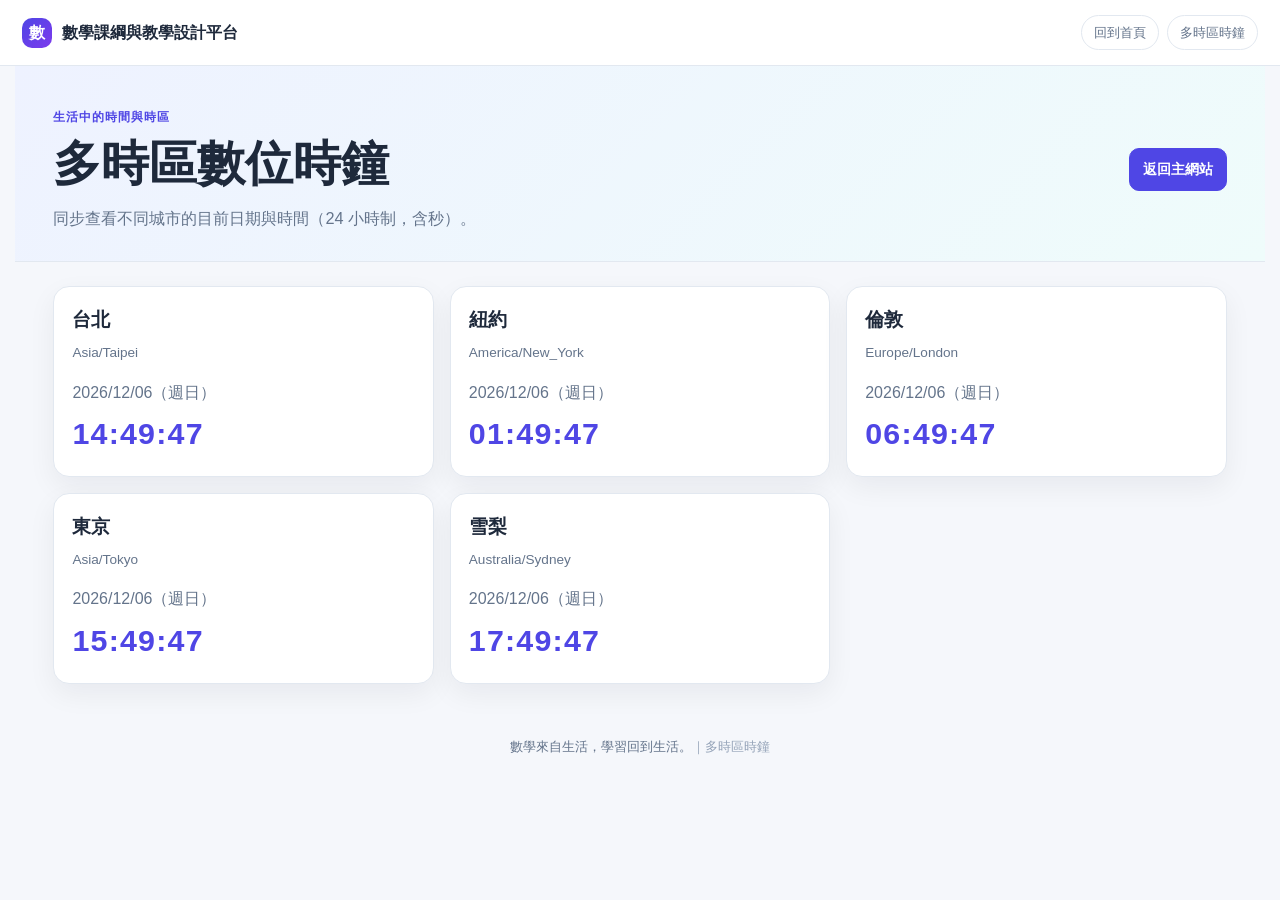
==== clock.html @ 7dd810a3 "feat: add multi-timezone digital clock page Co-authored-by: fengchiwei <5086877+fengchiwei@users.nor" ====
<!doctype html>
<html lang="zh-Hant">
<head>
  <meta charset="UTF-8" />
  <meta name="viewport" content="width=device-width, initial-scale=1.0" />
  <meta name="description" content="多時區數位時鐘，顯示台北、紐約、倫敦、東京、雪梨目前日期與時間。" />
  <title>多時區數位時鐘｜臺灣 108 數學課綱學習活動設計</title>
  <link rel="stylesheet" href="styles.css" />
</head>
<body>
  <header class="topbar">
    <a class="brand" href="index.html"><span class="brand-mark">數</span><span>數學課綱與教學設計平台</span></a>
    <nav class="top-nav" aria-label="時鐘頁導覽">
      <a href="index.html">回到首頁</a>
      <a href="#world-clocks">多時區時鐘</a>
    </nav>
  </header>

  <main class="main clock-main" id="world-clocks">
    <section class="intro section-pad clock-intro">
      <div>
        <p class="eyebrow">生活中的時間與時區</p>
        <h1>多時區數位時鐘</h1>
        <p class="lead">同步查看不同城市的目前日期與時間（24 小時制，含秒）。</p>
      </div>
      <a class="button primary" href="index.html">返回主網站</a>
    </section>

    <section class="section-pad clock-section" aria-live="polite">
      <div id="clockGrid" class="clock-grid"></div>
    </section>
  </main>

  <footer class="footer">數學來自生活，學習回到生活。<span>｜多時區時鐘</span></footer>
  <script src="clock.js"></script>
</body>
</html>
---- styles.css ----
:root{--bg:#f5f7fb;--panel:#fff;--soft:#f8fafc;--border:#e2e8f0;--text:#1e293b;--muted:#64748b;--primary:#4f46e5;--primary-soft:#eef2ff;--teal:#0f766e;--amber:#9a3412;--shadow:0 10px 28px rgba(15,23,42,.06)}*{box-sizing:border-box}html{scroll-behavior:smooth}body{margin:0;background:var(--bg);color:var(--text);font-family:"Microsoft JhengHei","Noto Sans TC",sans-serif;line-height:1.6}.topbar{height:66px;background:#fff;border-bottom:1px solid var(--border);display:flex;align-items:center;gap:16px;padding:0 22px;position:sticky;top:0;z-index:10}.brand{display:flex;align-items:center;gap:10px;color:var(--text);text-decoration:none;font-weight:800;white-space:nowrap}.brand-mark{width:30px;height:30px;border-radius:10px;background:linear-gradient(135deg,#4f46e5,#7c3aed);color:#fff;display:grid;place-items:center}.icon-button,.close-button{border:0;background:transparent;color:var(--muted);font-size:1.2rem;cursor:pointer}.top-nav{display:flex;align-items:center;gap:8px;margin-left:auto}.top-nav a{color:var(--muted);text-decoration:none;border:1px solid var(--border);border-radius:999px;padding:6px 12px;font-size:.82rem}.top-nav a:hover{color:var(--primary);border-color:#c7d2fe}.nav-disabled{opacity:.7}.shell{display:flex;min-height:calc(100vh - 66px)}.sidebar{width:270px;flex:0 0 270px;background:#fff;border-right:1px solid var(--border);padding:18px 16px;transition:margin-left .25s ease;overflow:auto}.sidebar.collapsed{margin-left:-270px}.sidebar-heading{display:flex;justify-content:space-between;align-items:center;font-weight:800}.sidebar-note{color:var(--muted);font-size:.82rem;margin:8px 0 18px}.filter-label{display:block;font-size:.8rem;color:var(--muted);font-weight:700;margin:14px 0 5px}select{width:100%;border:1px solid var(--border);border-radius:9px;padding:9px;background:var(--soft);color:var(--text)}.index-links{display:grid;gap:7px;border-top:1px solid var(--border);margin-top:20px;padding-top:15px}.index-links a{color:var(--text);text-decoration:none;border-radius:8px;padding:8px;font-size:.88rem}.index-links a:hover{background:var(--primary-soft);color:var(--primary)}.future-link{color:var(--teal)!important}.main{min-width:0;flex:1}.section-pad{max-width:1250px;margin:0 auto;padding-left:clamp(18px,3vw,42px);padding-right:clamp(18px,3vw,42px)}.intro{padding-top:42px;padding-bottom:30px;background:linear-gradient(135deg,#eef2ff,#effcfb);border-bottom:1px solid var(--border);display:flex;justify-content:space-between;gap:30px;align-items:center}.eyebrow{color:var(--primary);font-size:.76rem;font-weight:800;letter-spacing:.08em;margin:0 0 8px}.intro h1{font-size:clamp(1.8rem,4vw,3rem);line-height:1.2;margin:0 0 12px}.lead{color:var(--muted);max-width:760px;font-size:1.02rem;margin:0}.intro-actions{display:flex;gap:10px;flex-wrap:wrap}.button{display:inline-block;border:1px solid var(--border);border-radius:10px;padding:9px 13px;color:var(--text);background:#fff;text-decoration:none;font-weight:700;font-size:.88rem}.button.primary{background:var(--primary);border-color:var(--primary);color:#fff}.search-row{padding-top:20px;padding-bottom:5px}.search-box{display:flex;align-items:center;gap:10px;background:#fff;border:1px solid var(--border);border-radius:12px;padding:8px 10px;max-width:780px}.search-box input{border:0;outline:0;flex:1;font:inherit;min-width:0}.search-box button{border:0;background:var(--primary);color:#fff;border-radius:8px;padding:8px 13px;font-weight:700;cursor:pointer}.result-message{color:var(--muted);font-size:.82rem;margin:7px 0}.content-section{padding-top:28px}.section-header{display:flex;justify-content:space-between;align-items:end;gap:20px;margin-bottom:14px}.section-header h2,.submit-section h2,.reserved-section h2{margin:0;line-height:1.25}.section-header>a{color:var(--primary);text-decoration:none;font-weight:700;font-size:.88rem}.section-description{color:var(--muted);font-size:.86rem}.featured-grid{display:grid;grid-template-columns:repeat(3,minmax(0,1fr));gap:16px}.feature-card,.resource-card{background:var(--panel);border:1px solid var(--border);border-radius:16px;padding:18px;box-shadow:var(--shadow);display:flex;flex-direction:column;gap:11px}.feature-card h3,.resource-card h3,.academic-layout h3{margin:0;font-size:1.15rem;line-height:1.45}.feature-card p,.resource-card p,.academic-layout p{color:var(--muted);margin:0}.feature-card>a{color:var(--primary);font-weight:700;text-decoration:none;margin-top:auto}.academic-card{background:linear-gradient(145deg,#fffdf7,#fff7ed);border-color:#f1d8a3}.life-card{background:linear-gradient(145deg,#f0fdfa,#fff)}.content-type{display:inline-block;width:max-content;padding:4px 8px;border-radius:999px;font-size:.7rem;font-weight:800}.teaching-type{color:#075985;background:#e0f2fe;border:1px solid #bae6fd}.academic-type{color:var(--amber);background:#fef3c7;border:1px solid #fcd34d}.life-type{color:var(--teal);background:#ccfbf1;border:1px solid #99f6e4}.tags{display:flex;flex-wrap:wrap;gap:6px}.tags span,.resource-meta{color:var(--muted);font-size:.76rem}.tags span{background:var(--soft);border:1px solid var(--border);border-radius:999px;padding:3px 7px}.card-grid{display:grid;grid-template-columns:repeat(3,minmax(0,1fr));gap:14px}.resource-card{min-height:210px}.resource-meta{margin-top:auto}.academic-section{margin-top:28px;padding-top:30px;padding-bottom:30px;background:#fffbf2;border-top:1px solid #f3dfb2;border-bottom:1px solid #f3dfb2}.academic-layout{display:grid;grid-template-columns:.85fr 1.15fr;gap:22px}.academic-list{display:grid;gap:12px}.academic-list article{background:#fffdf7;border:1px solid #f1d8a3;border-radius:12px;padding:14px}.academic-list article h3{font-size:1rem;margin:9px 0 4px}.reserved-section{margin-top:28px;background:#f0fdfa;border:1px dashed #5eead4;border-radius:16px;padding-top:24px;padding-bottom:24px;display:flex;justify-content:space-between;align-items:center;gap:20px}.reserved-section p{color:var(--muted);max-width:800px;margin-bottom:0}.reserved-badge{white-space:nowrap;color:var(--teal);background:#ccfbf1;border:1px solid #99f6e4;border-radius:999px;padding:7px 10px;font-size:.78rem;font-weight:800}.submit-section{padding-top:42px;padding-bottom:42px;text-align:center}.submit-section p{color:var(--muted)}.footer{padding:22px;text-align:center;color:var(--muted);font-size:.82rem}.footer span{color:#94a3b8}@media(max-width:1000px){.top-nav a:nth-child(3){display:none}.featured-grid,.card-grid{grid-template-columns:1fr 1fr}.intro{display:block}.intro-actions{margin-top:20px}.academic-layout{grid-template-columns:1fr}}@media(max-width:700px){.topbar{padding:0 12px}.brand span:last-child{display:none}.top-nav a{padding:5px 8px}.top-nav a:nth-child(1),.top-nav a:nth-child(2){display:none}.sidebar{position:fixed;top:66px;bottom:0;left:0;z-index:9;box-shadow:10px 0 25px #0f172a18}.sidebar.collapsed{margin-left:-270px}.featured-grid,.card-grid{grid-template-columns:1fr}.section-header{display:block}.section-description{display:block;margin-top:6px}.reserved-section{display:block}.reserved-badge{display:inline-block;margin-top:15px}}

.clock-main{padding-bottom:30px}
.clock-intro{margin-bottom:24px}
.clock-section{padding-top:0}
.clock-grid{display:grid;grid-template-columns:repeat(3,minmax(0,1fr));gap:16px}
.clock-card{background:var(--panel);border:1px solid var(--border);border-radius:16px;padding:18px;box-shadow:var(--shadow)}
.clock-card h2{margin:0 0 6px;font-size:1.2rem}
.clock-timezone{margin:0;color:var(--muted);font-size:.85rem}
.clock-date{margin:16px 0 4px;color:var(--muted)}
.clock-time{margin:0;font-size:1.9rem;font-weight:800;letter-spacing:.04em;font-variant-numeric:tabular-nums;color:var(--primary)}

@media(max-width:1000px){
  .clock-grid{grid-template-columns:1fr 1fr}
}

@media(max-width:700px){
  .clock-grid{grid-template-columns:1fr}
  .clock-time{font-size:1.7rem}
}
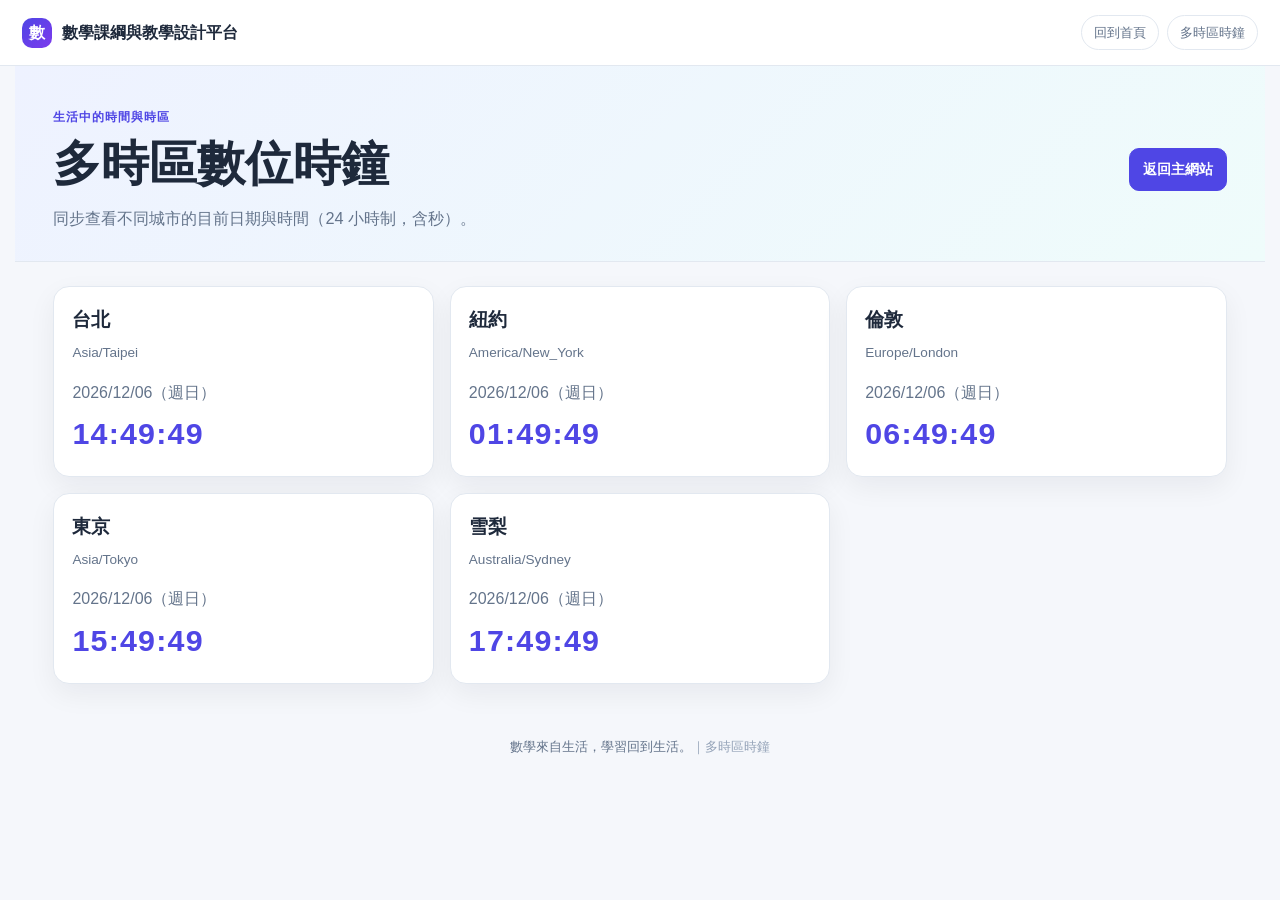
==== commit 2fddfa22: "fix: reduce clock update DOM queries and remove noisy live region Co-authored-by: fengchiwei <508687" ====
--- a/clock.html
+++ b/clock.html
@@ -26,7 +26,7 @@
       <a class="button primary" href="index.html">返回主網站</a>
     </section>
 
-    <section class="section-pad clock-section" aria-live="polite">
+    <section class="section-pad clock-section">
       <div id="clockGrid" class="clock-grid"></div>
     </section>
   </main>
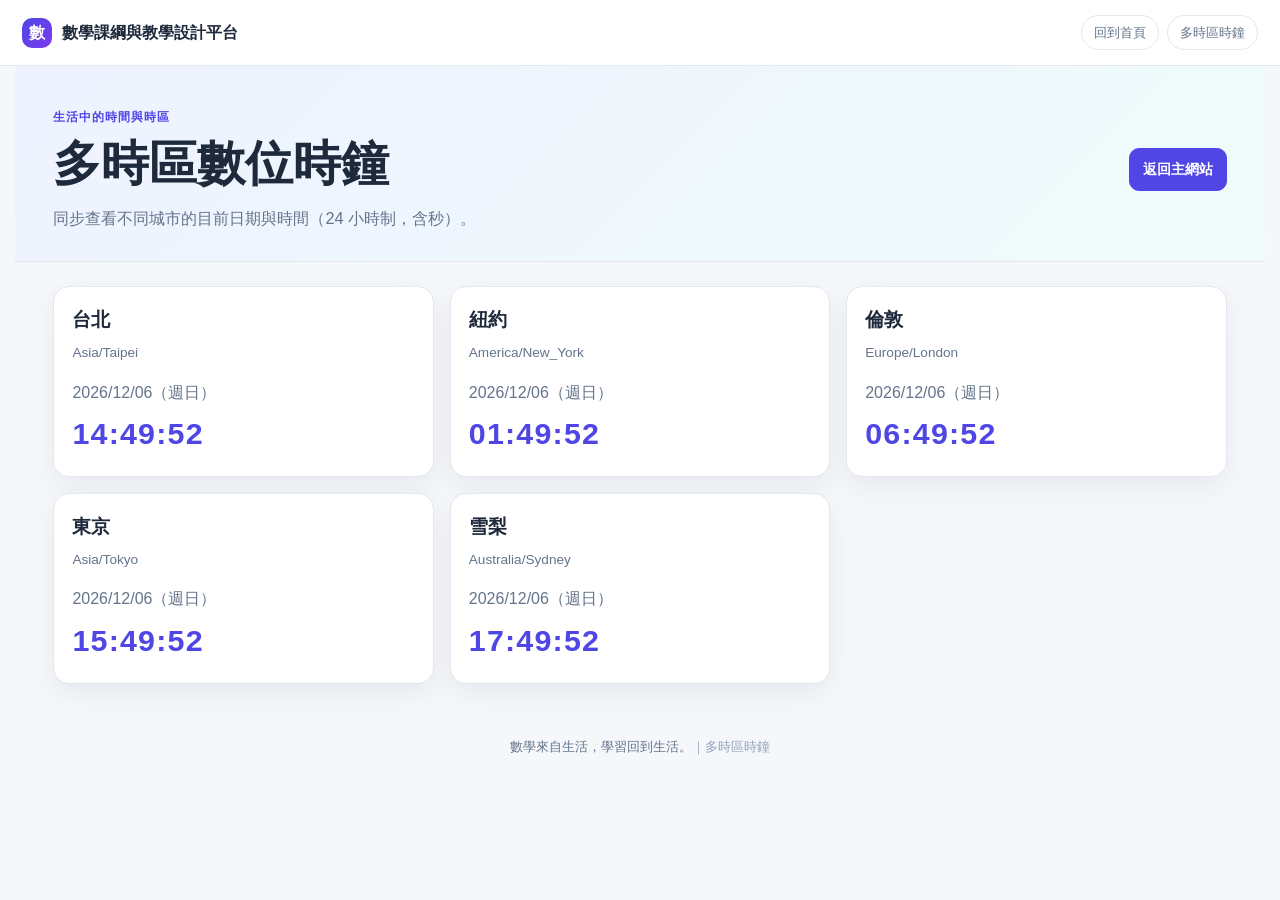
==== commit a0dfbf67: "fix: improve clock accessibility and update scheduling accuracy Co-authored-by: fengchiwei <5086877+" ====
--- a/clock.html
+++ b/clock.html
@@ -26,8 +26,8 @@
       <a class="button primary" href="index.html">返回主網站</a>
     </section>
 
-    <section class="section-pad clock-section">
-      <div id="clockGrid" class="clock-grid"></div>
+    <section class="section-pad clock-section" aria-label="世界主要城市目前時間">
+      <ul id="clockGrid" class="clock-grid"></ul>
     </section>
   </main>
 
--- a/styles.css
+++ b/styles.css
@@ -3,7 +3,7 @@
 .clock-main{padding-bottom:30px}
 .clock-intro{margin-bottom:24px}
 .clock-section{padding-top:0}
-.clock-grid{display:grid;grid-template-columns:repeat(3,minmax(0,1fr));gap:16px}
+.clock-grid{display:grid;grid-template-columns:repeat(3,minmax(0,1fr));gap:16px;list-style:none;margin:0;padding:0}
 .clock-card{background:var(--panel);border:1px solid var(--border);border-radius:16px;padding:18px;box-shadow:var(--shadow)}
 .clock-card h2{margin:0 0 6px;font-size:1.2rem}
 .clock-timezone{margin:0;color:var(--muted);font-size:.85rem}
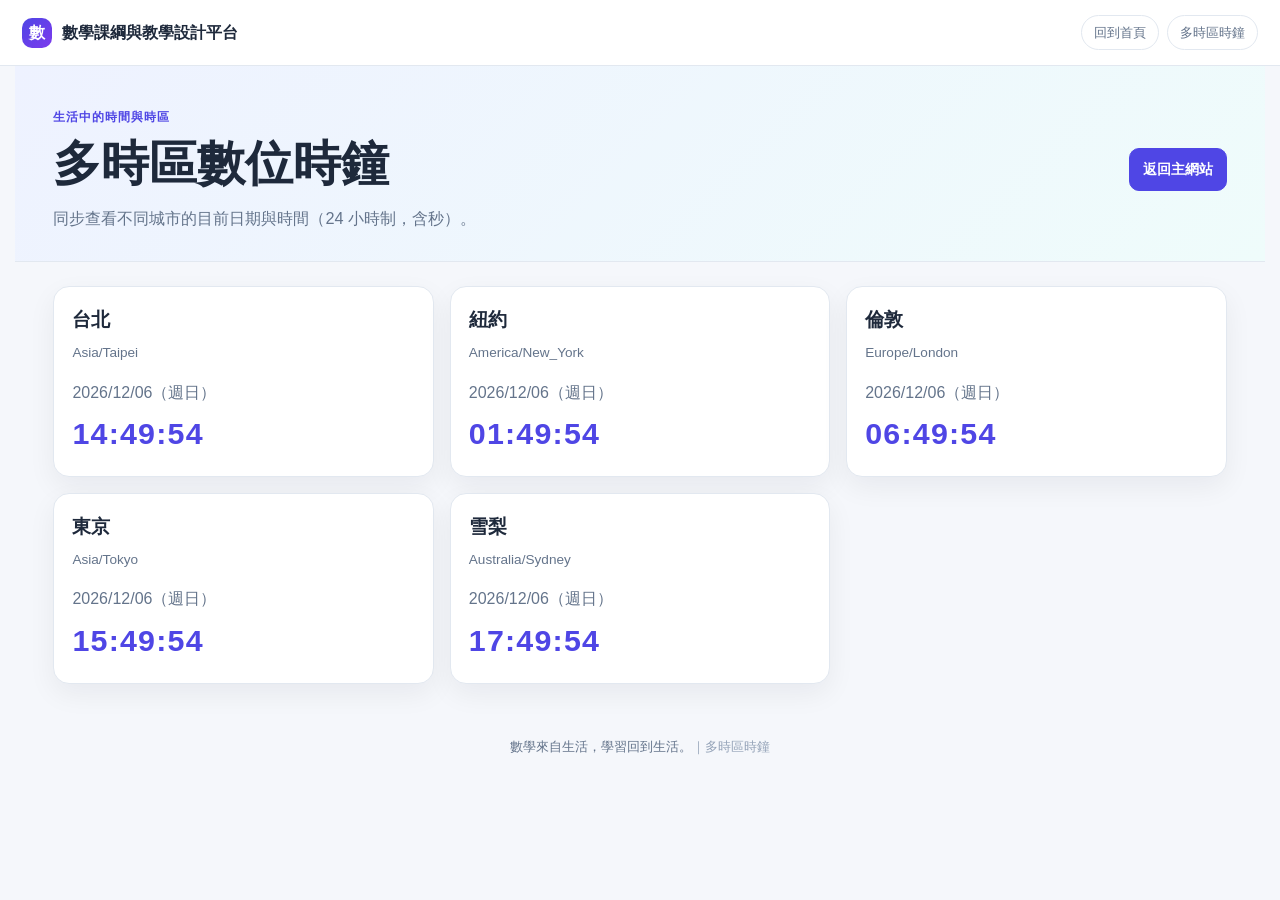
==== commit 87ce5441: "fix: move clock anchor target to heading section Co-authored-by: fengchiwei <5086877+fengchiwei@user" ====
--- a/clock.html
+++ b/clock.html
@@ -16,8 +16,8 @@
     </nav>
   </header>
 
-  <main class="main clock-main" id="world-clocks">
-    <section class="intro section-pad clock-intro">
+  <main class="main clock-main">
+    <section class="intro section-pad clock-intro" id="world-clocks">
       <div>
         <p class="eyebrow">生活中的時間與時區</p>
         <h1>多時區數位時鐘</h1>
